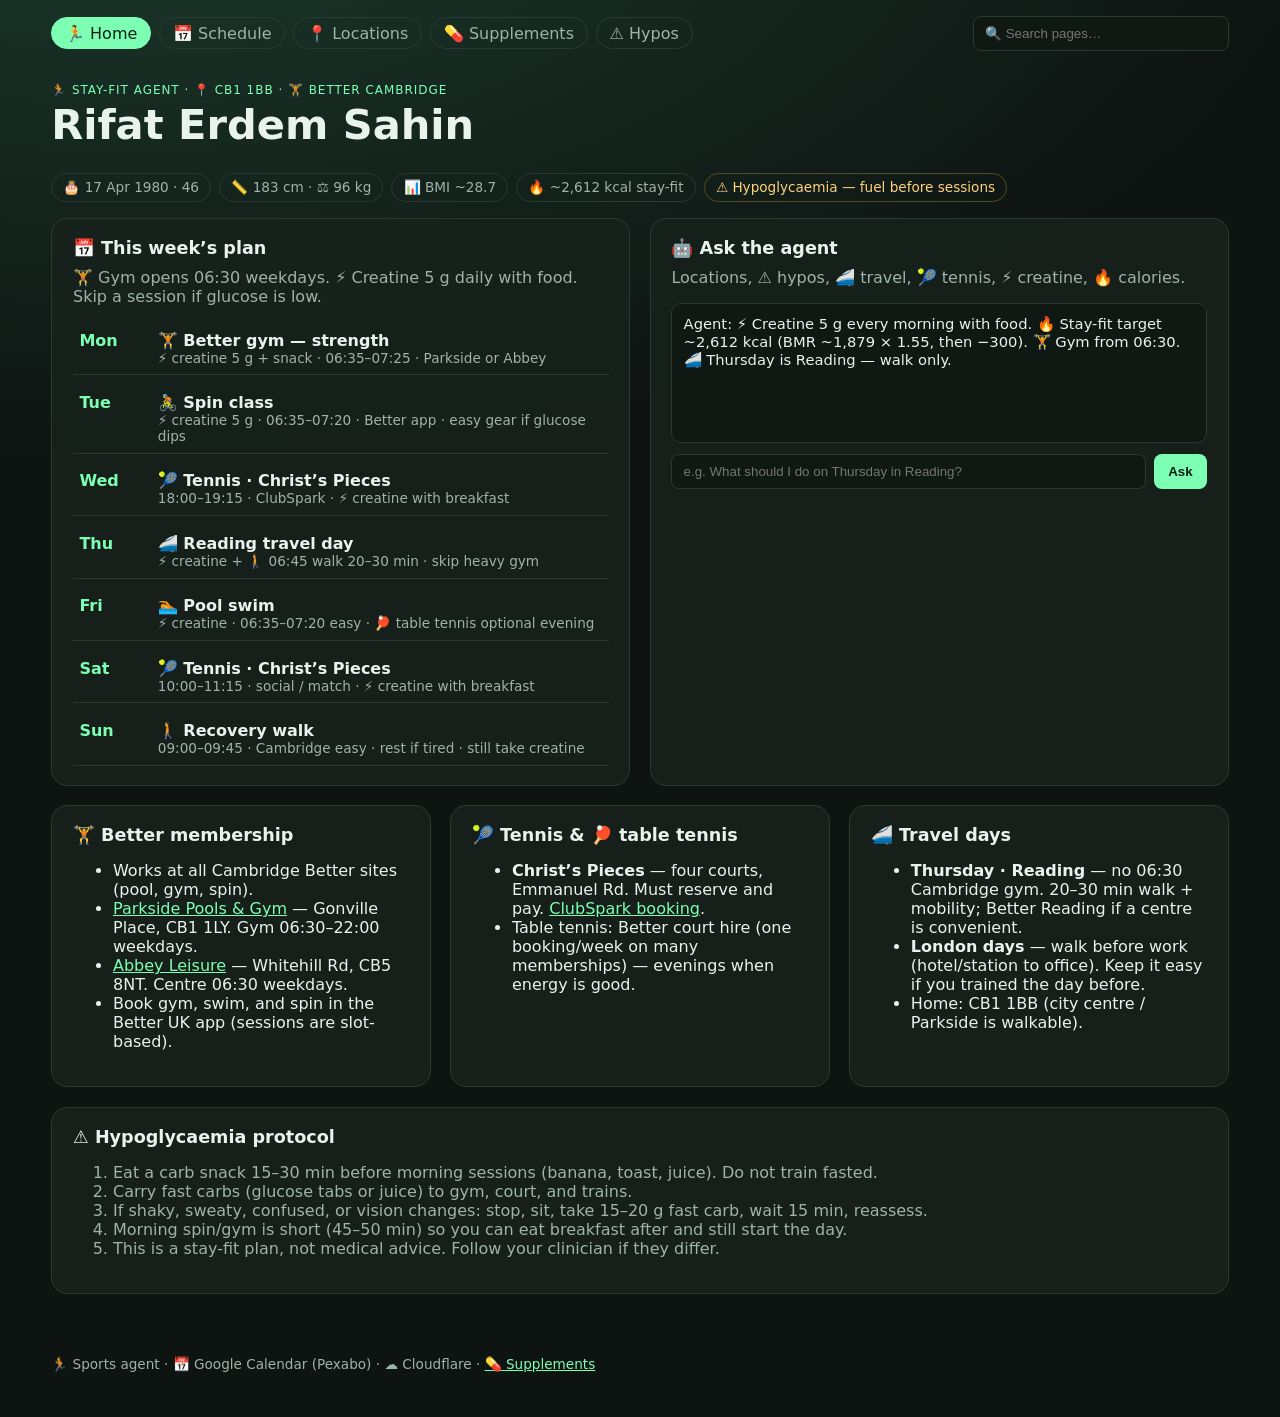
==== public/index.html @ 5416bc50 "Add sports agent site with shared search nav Stay-fit pages for Erdem (schedule, locations, suppleme" ====
<!DOCTYPE html>
<html lang="en">
<head>
  <meta charset="UTF-8" />
  <meta name="viewport" content="width=device-width, initial-scale=1" />
  <title>🏃 Erdem Sports Agent</title>
  <link rel="stylesheet" href="./styles.css" />
  <link rel="icon" href="data:image/svg+xml,<svg xmlns='http://www.w3.org/2000/svg' viewBox='0 0 100 100'><text y='.9em' font-size='90'>🏃</text></svg>" />
</head>
<body>
  <div id="site-nav"></div>
  <header class="top">
    <div>
      <p class="kicker">🏃 Stay-fit agent · 📍 CB1 1BB · 🏋️ Better Cambridge</p>
      <h1>Rifat Erdem Sahin</h1>
    </div>
    <div class="stats">
      <span>🎂 17 Apr 1980 · 46</span>
      <span>📏 183 cm · ⚖️ 96 kg</span>
      <span>📊 BMI ~28.7</span>
      <span>🔥 ~2,612 kcal stay-fit</span>
      <span class="warn">⚠️ Hypoglycaemia — fuel before sessions</span>
    </div>
  </header>

  <main>
    <section class="grid-2">
      <article class="card">
        <h2>📅 This week’s plan</h2>
        <p class="lede">🏋️ Gym opens 06:30 weekdays. ⚡ Creatine 5 g daily with food. Skip a session if glucose is low.</p>
        <ol id="week" class="week"></ol>
      </article>
      <article class="card">
        <h2>🤖 Ask the agent</h2>
        <p class="lede">Locations, ⚠️ hypos, 🚄 travel, 🎾 tennis, ⚡ creatine, 🔥 calories.</p>
        <div id="chat" class="chat"></div>
        <form id="ask">
          <input name="q" autocomplete="off" placeholder="e.g. What should I do on Thursday in Reading?" />
          <button type="submit">Ask</button>
        </form>
      </article>
    </section>

    <section class="grid-3">
      <article class="card">
        <h2>🏋️ Better membership</h2>
        <ul>
          <li>Works at all Cambridge Better sites (pool, gym, spin).</li>
          <li><a href="https://www.better.org.uk/leisure-centre/cambridge/parksidepools" target="_blank" rel="noreferrer">Parkside Pools &amp; Gym</a> — Gonville Place, CB1 1LY. Gym 06:30–22:00 weekdays.</li>
          <li><a href="https://www.better.org.uk/leisure-centre/cambridge/abbeyleisurecomplex" target="_blank" rel="noreferrer">Abbey Leisure</a> — Whitehill Rd, CB5 8NT. Centre 06:30 weekdays.</li>
          <li>Book gym, swim, and spin in the Better UK app (sessions are slot-based).</li>
        </ul>
      </article>
      <article class="card">
        <h2>🎾 Tennis &amp; 🏓 table tennis</h2>
        <ul>
          <li><strong>Christ’s Pieces</strong> — four courts, Emmanuel Rd. Must reserve and pay. <a href="https://clubspark.lta.org.uk/christs-pieces" target="_blank" rel="noreferrer">ClubSpark booking</a>.</li>
          <li>Table tennis: Better court hire (one booking/week on many memberships) — evenings when energy is good.</li>
        </ul>
      </article>
      <article class="card">
        <h2>🚄 Travel days</h2>
        <ul>
          <li><strong>Thursday · Reading</strong> — no 06:30 Cambridge gym. 20–30 min walk + mobility; Better Reading if a centre is convenient.</li>
          <li><strong>London days</strong> — walk before work (hotel/station to office). Keep it easy if you trained the day before.</li>
          <li>Home: CB1 1BB (city centre / Parkside is walkable).</li>
        </ul>
      </article>
    </section>

    <section class="card hypo">
      <h2>⚠️ Hypoglycaemia protocol</h2>
      <ol>
        <li>Eat a carb snack 15–30 min before morning sessions (banana, toast, juice). Do not train fasted.</li>
        <li>Carry fast carbs (glucose tabs or juice) to gym, court, and trains.</li>
        <li>If shaky, sweaty, confused, or vision changes: stop, sit, take 15–20 g fast carb, wait 15 min, reassess.</li>
        <li>Morning spin/gym is short (45–50 min) so you can eat breakfast after and still start the day.</li>
        <li>This is a stay-fit plan, not medical advice. Follow your clinician if they differ.</li>
      </ol>
    </section>
  </main>
  <footer>
    <p>🏃 Sports agent · 📅 Google Calendar (Pexabo) · ☁️ Cloudflare · <a href="./supplements.html">💊 Supplements</a></p>
  </footer>
  <script src="./nav.js"></script>
  <script src="./app.js"></script>
</body>
</html>
---- public/styles.css ----
:root {
  --bg: #0e1412;
  --card: #17211c;
  --ink: #e8f3ec;
  --muted: #9fb3a8;
  --accent: #7dffb3;
  --warn: #ffd27a;
  --line: #2a3a32;
  font-family: "Segoe UI", system-ui, sans-serif;
}
* { box-sizing: border-box; }
body {
  margin: 0;
  background: radial-gradient(1200px 600px at 10% -10%, #1c3a2c, var(--bg));
  color: var(--ink);
  min-height: 100vh;
}
.top {
  display: flex;
  justify-content: space-between;
  gap: 1.5rem;
  padding: 2rem 4vw 1rem;
  flex-wrap: wrap;
  align-items: flex-end;
}
h1 { margin: 0.2rem 0 0; font-size: clamp(1.8rem, 4vw, 2.6rem); }
.kicker { margin: 0; letter-spacing: 0.08em; text-transform: uppercase; font-size: 0.75rem; color: var(--accent); }
.stats { display: flex; flex-wrap: wrap; gap: 0.5rem; }
.stats span {
  border: 1px solid var(--line);
  padding: 0.35rem 0.7rem;
  border-radius: 999px;
  font-size: 0.85rem;
  color: var(--muted);
}
.stats .warn { color: var(--warn); border-color: #5a4a20; }
main { padding: 0 4vw 3rem; display: grid; gap: 1.2rem; }
.grid-2 { display: grid; gap: 1.2rem; grid-template-columns: repeat(auto-fit, minmax(280px, 1fr)); }
.grid-3 { display: grid; gap: 1.2rem; grid-template-columns: repeat(auto-fit, minmax(240px, 1fr)); }
.card {
  background: color-mix(in srgb, var(--card) 88%, transparent);
  border: 1px solid var(--line);
  border-radius: 16px;
  padding: 1.2rem 1.3rem;
}
h2 { margin: 0 0 0.6rem; font-size: 1.1rem; }
.lede { color: var(--muted); margin-top: 0; }
.week { list-style: none; padding: 0; margin: 0; display: grid; gap: 0.55rem; }
.week li {
  display: grid;
  grid-template-columns: 4.2rem 1fr;
  gap: 0.7rem;
  padding: 0.55rem 0.4rem;
  border-bottom: 1px solid var(--line);
}
.week .day { color: var(--accent); font-weight: 700; }
.week .meta { color: var(--muted); font-size: 0.85rem; }
a { color: var(--accent); }
.chat {
  min-height: 140px;
  max-height: 280px;
  overflow: auto;
  border: 1px solid var(--line);
  border-radius: 10px;
  padding: 0.7rem;
  background: #101814;
  font-size: 0.92rem;
}
.msg { margin: 0 0 0.6rem; }
.msg.user { color: var(--accent); }
form#ask { display: flex; gap: 0.5rem; margin-top: 0.7rem; }
input {
  flex: 1;
  background: #101814;
  border: 1px solid var(--line);
  color: var(--ink);
  padding: 0.55rem 0.7rem;
  border-radius: 8px;
}
button {
  background: var(--accent);
  color: #062014;
  border: 0;
  border-radius: 8px;
  padding: 0.55rem 0.9rem;
  font-weight: 700;
  cursor: pointer;
}
.hypo ol { color: var(--muted); }
footer { padding: 0 4vw 2rem; color: var(--muted); font-size: 0.85rem; }
.nav {
  display: flex;
  gap: 0.75rem;
  padding: 1rem 4vw 0;
  flex-wrap: wrap;
  align-items: center;
  justify-content: space-between;
}
.nav-links { display: flex; flex-wrap: wrap; gap: 0.5rem; }
.nav a {
  text-decoration: none;
  border: 1px solid var(--line);
  padding: 0.35rem 0.8rem;
  border-radius: 999px;
  color: var(--muted);
}
.nav a[aria-current="page"] {
  color: #062014;
  background: var(--accent);
  border-color: var(--accent);
}
.nav-search { position: relative; min-width: min(100%, 16rem); }
.nav-search input {
  width: 100%;
}
.search-results {
  position: absolute;
  right: 0;
  left: 0;
  margin: 0.3rem 0 0;
  padding: 0.35rem;
  list-style: none;
  background: #101814;
  border: 1px solid var(--line);
  border-radius: 10px;
  z-index: 20;
  max-height: 16rem;
  overflow: auto;
}
.search-results a { display: block; border: 0; border-radius: 8px; }
.search-results .empty { color: var(--muted); padding: 0.4rem 0.6rem; font-size: 0.85rem; }
.sr-only {
  position: absolute;
  width: 1px;
  height: 1px;
  overflow: hidden;
  clip: rect(0, 0, 0, 0);
}
.pills .mini {
  border: 1px solid var(--line);
  border-radius: 12px;
  padding: 0.8rem 1rem;
  background: #101814;
}
.pills h3 { margin: 0 0 0.4rem; font-size: 1rem; }
.kcal-row { display: flex; flex-wrap: wrap; gap: 0.6rem; margin-bottom: 1rem; }
.kcal-chip {
  border: 1px solid var(--line);
  border-radius: 12px;
  padding: 0.7rem 1rem;
  color: var(--muted);
}
.kcal-chip.accent { border-color: var(--accent); color: var(--accent); }
.kcal-chip.warn { border-color: #5a4a20; color: var(--warn); }
.kcal-table { width: 100%; border-collapse: collapse; font-size: 0.92rem; }
.kcal-table th, .kcal-table td {
  text-align: left;
  padding: 0.45rem 0.35rem;
  border-bottom: 1px solid var(--line);
  color: var(--muted);
}
.kcal-table strong { color: var(--ink); }
.formula { font-size: 0.85rem; color: var(--muted); }
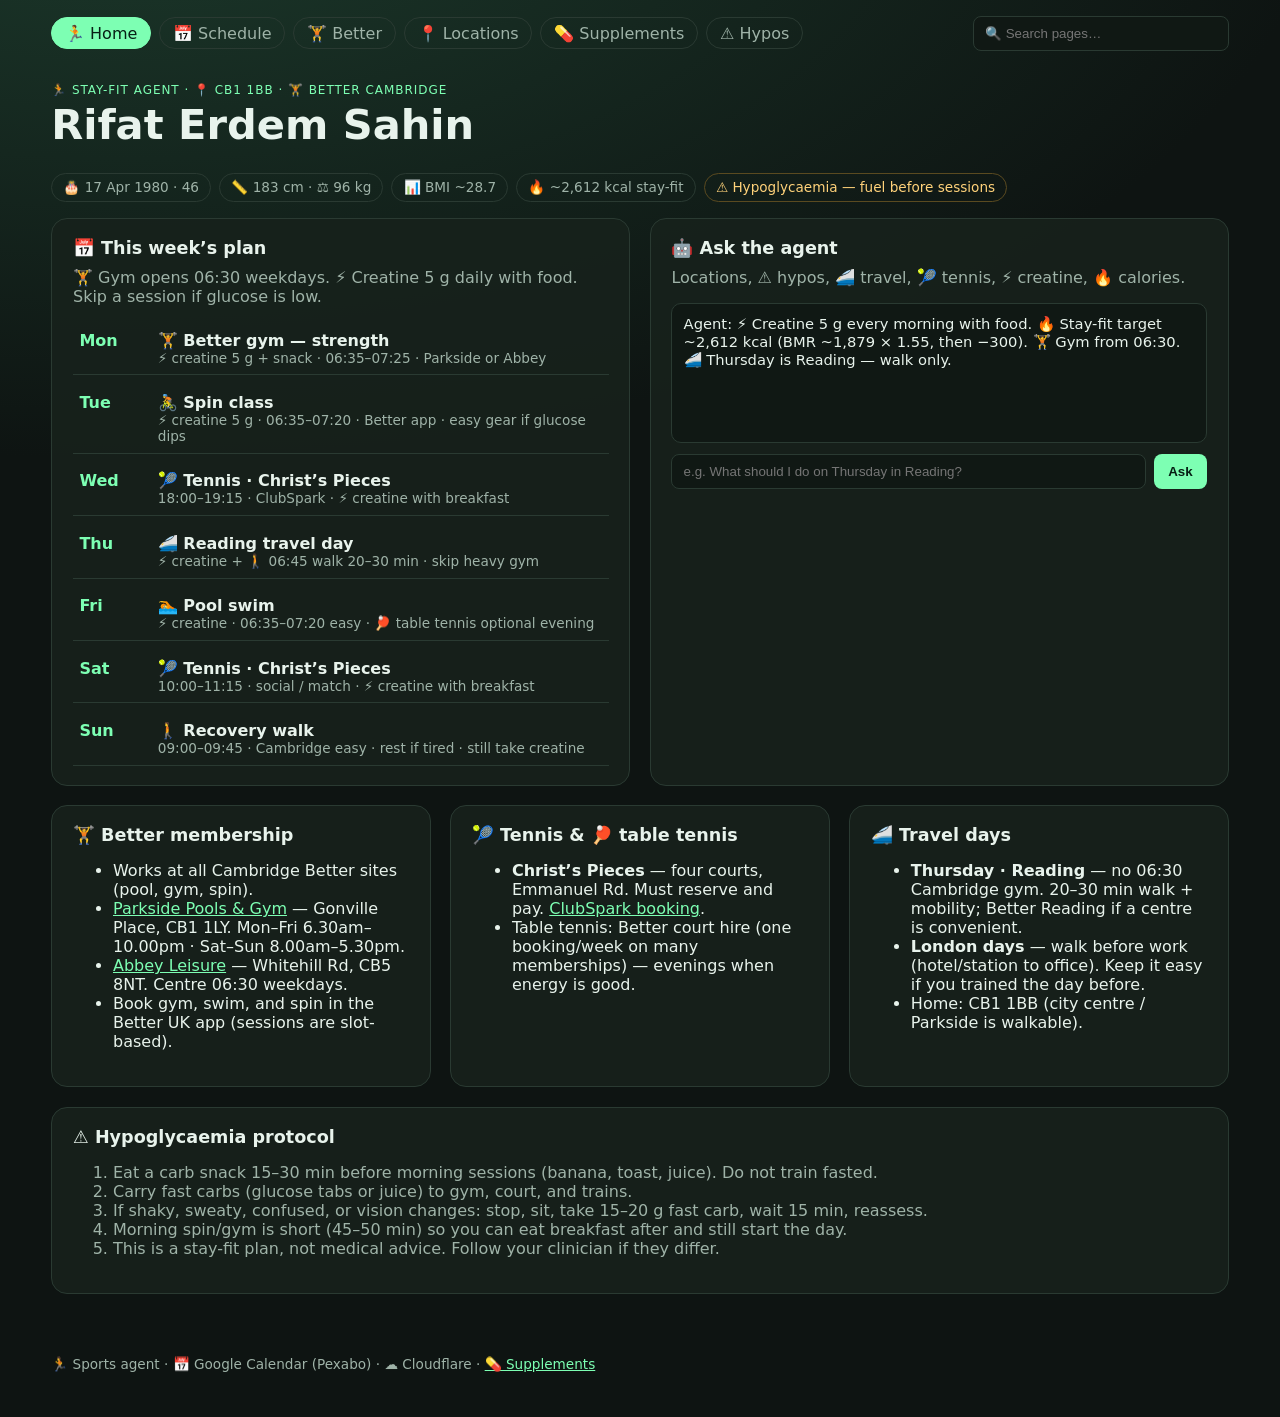
==== commit d139a69c: "Add Parkside opening times from Better Mon–Fri 6.30am–10pm, Sat–Sun 8am–5.30pm, with better.org.uk/p" ====
--- a/public/index.html
+++ b/public/index.html
@@ -46,7 +46,7 @@
         <h2>🏋️ Better membership</h2>
         <ul>
           <li>Works at all Cambridge Better sites (pool, gym, spin).</li>
-          <li><a href="https://www.better.org.uk/leisure-centre/cambridge/parksidepools" target="_blank" rel="noreferrer">Parkside Pools &amp; Gym</a> — Gonville Place, CB1 1LY. Gym 06:30–22:00 weekdays.</li>
+          <li><a href="https://www.better.org.uk/parksidepools" target="_blank" rel="noreferrer">Parkside Pools &amp; Gym</a> — Gonville Place, CB1 1LY. Mon–Fri 6.30am–10.00pm · Sat–Sun 8.00am–5.30pm.</li>
           <li><a href="https://www.better.org.uk/leisure-centre/cambridge/abbeyleisurecomplex" target="_blank" rel="noreferrer">Abbey Leisure</a> — Whitehill Rd, CB5 8NT. Centre 06:30 weekdays.</li>
           <li>Book gym, swim, and spin in the Better UK app (sessions are slot-based).</li>
         </ul>
--- a/public/styles.css
+++ b/public/styles.css
@@ -161,3 +161,6 @@
 }
 .kcal-table strong { color: var(--ink); }
 .formula { font-size: 0.85rem; color: var(--muted); }
+.section-title { margin: 0.4rem 0 0; font-size: 1.05rem; color: var(--accent); }
+.tag { margin: 0 0 0.4rem; font-size: 0.8rem; color: var(--warn); }
+.card h3 { margin: 0.8rem 0 0.35rem; font-size: 0.95rem; }
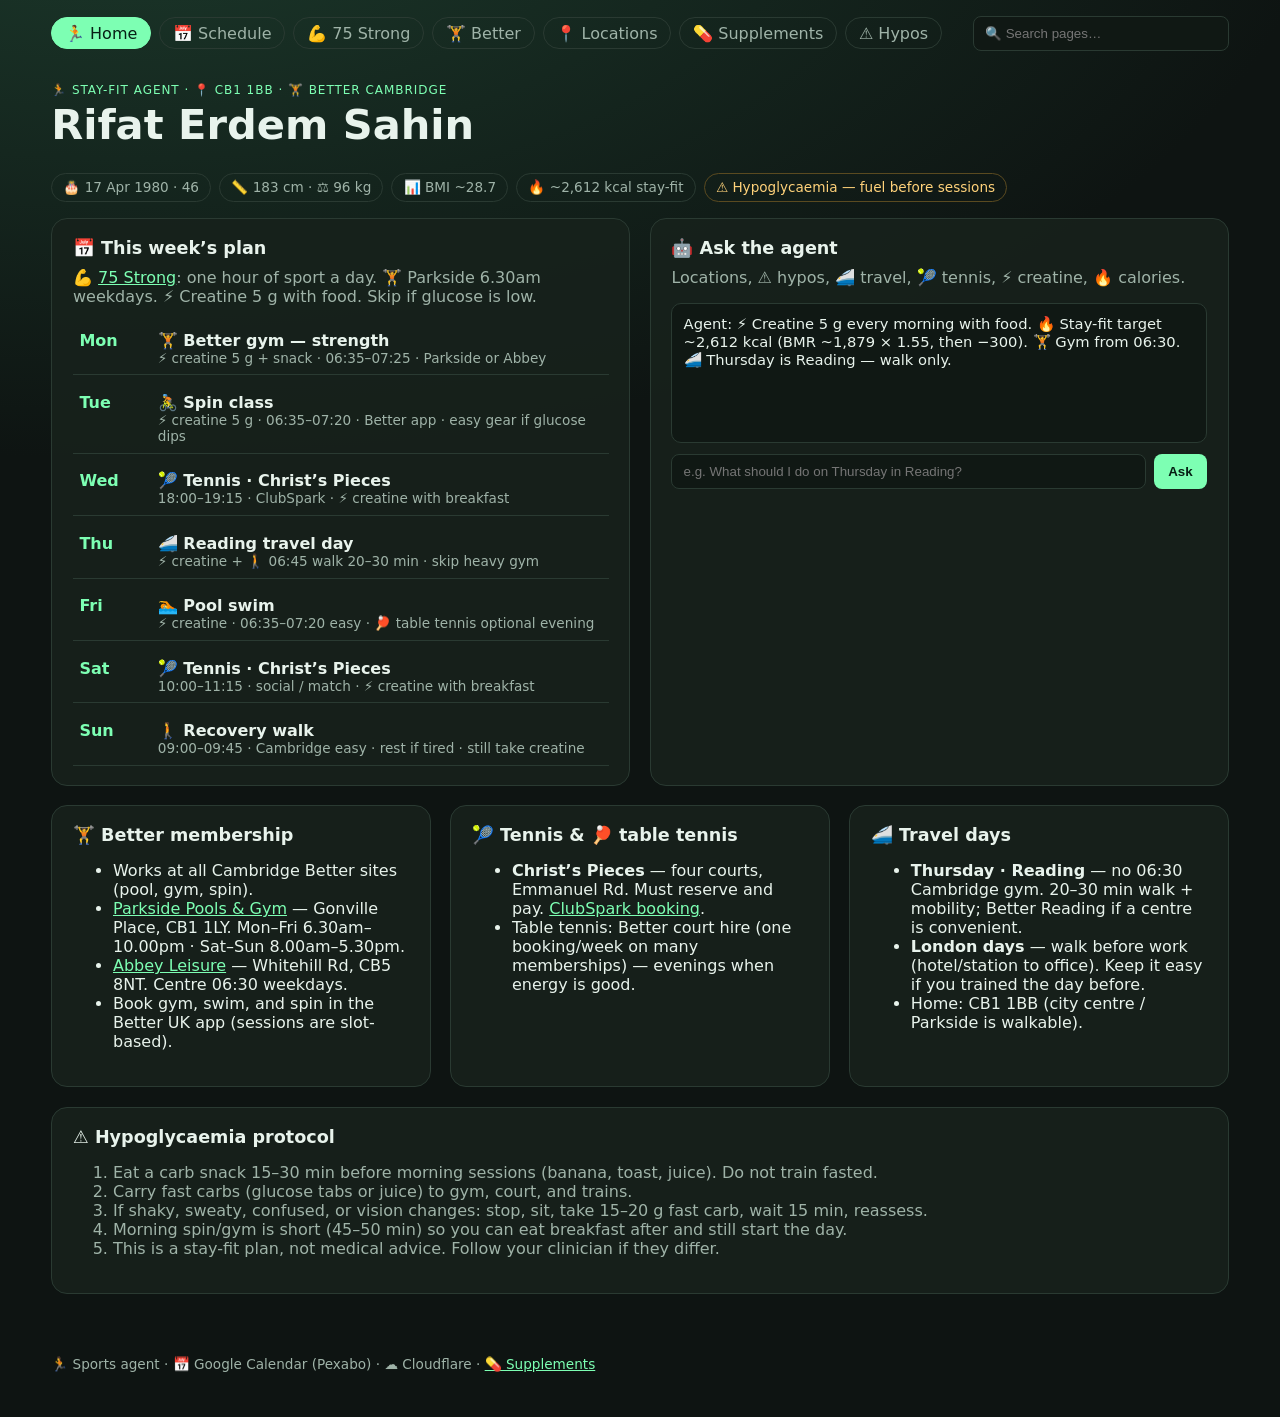
==== commit a45e26c1: "Add 75 Strong page: one hour of sport a day Sustainable 75-day stay-fit rules for Erdem (not 75 Hard" ====
--- a/public/index.html
+++ b/public/index.html
@@ -27,7 +27,7 @@
     <section class="grid-2">
       <article class="card">
         <h2>📅 This week’s plan</h2>
-        <p class="lede">🏋️ Gym opens 06:30 weekdays. ⚡ Creatine 5 g daily with food. Skip a session if glucose is low.</p>
+        <p class="lede">💪 <a href="./strong.html">75 Strong</a>: one hour of sport a day. 🏋️ Parkside 6.30am weekdays. ⚡ Creatine 5 g with food. Skip if glucose is low.</p>
         <ol id="week" class="week"></ol>
       </article>
       <article class="card">
--- a/public/styles.css
+++ b/public/styles.css
@@ -86,6 +86,13 @@
   font-weight: 700;
   cursor: pointer;
 }
+button.ghost {
+  background: transparent;
+  color: var(--muted);
+  border: 1px solid var(--line);
+  margin-left: 0.4rem;
+}
+button:disabled { opacity: 0.5; cursor: default; }
 .hypo ol { color: var(--muted); }
 footer { padding: 0 4vw 2rem; color: var(--muted); font-size: 0.85rem; }
 .nav {
